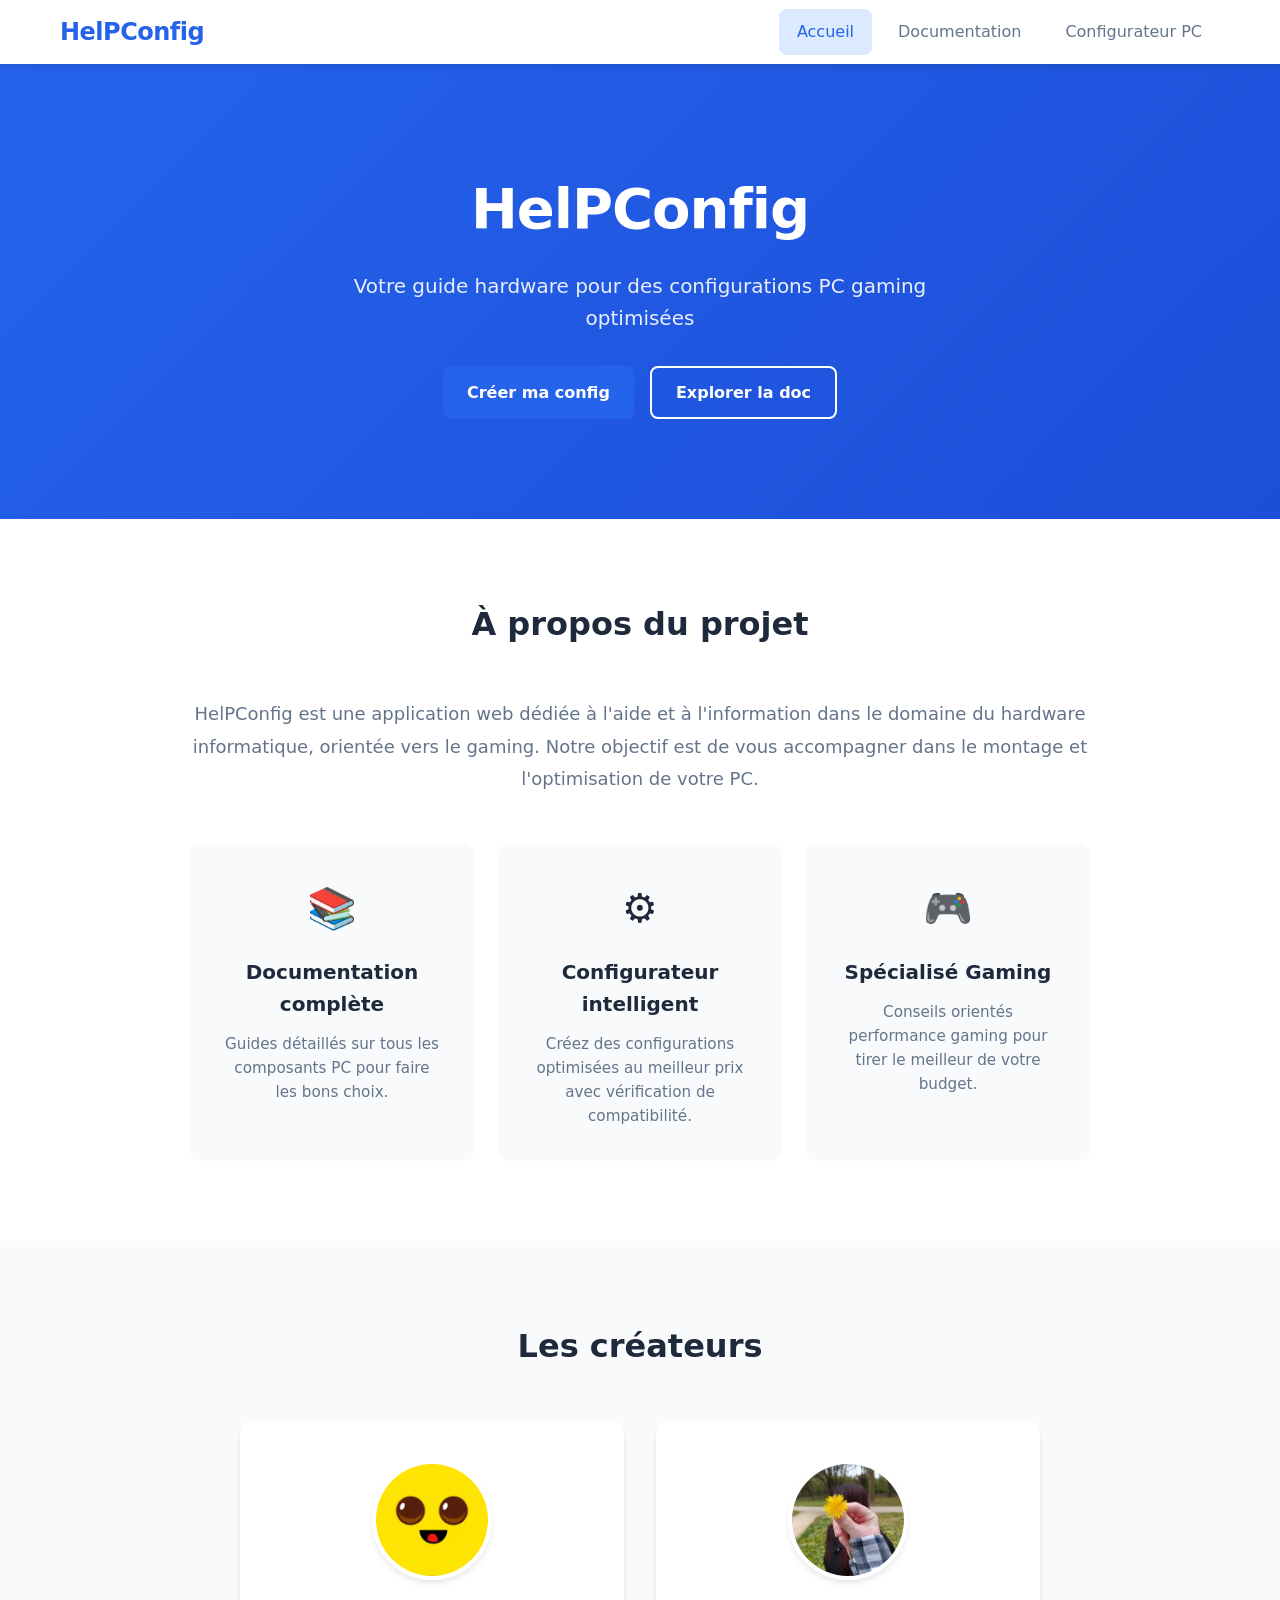
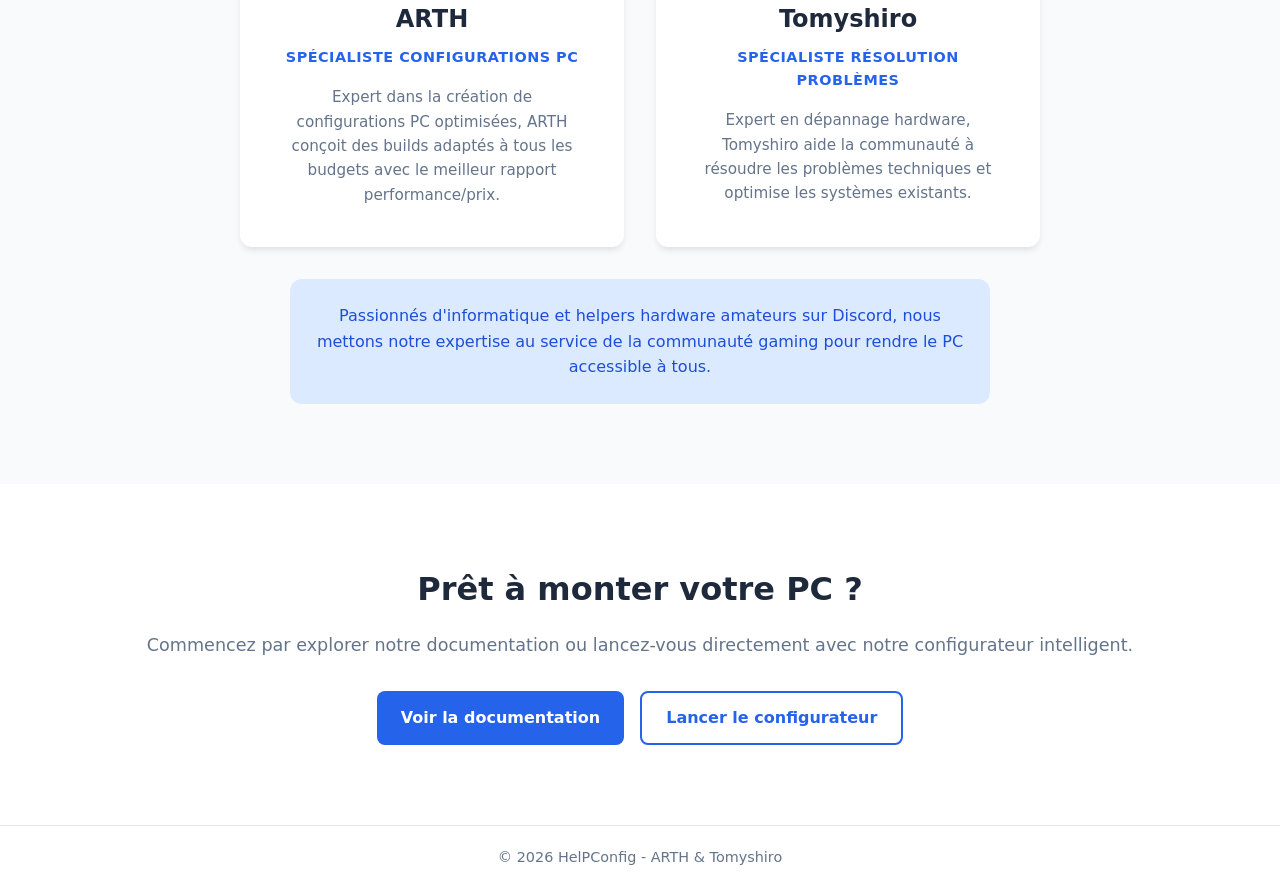
==== index.html @ c19983a2 "Importer le site complet" ====
<!DOCTYPE html>
<html lang="fr">
<head>
    <meta charset="UTF-8">
    <meta name="viewport" content="width=device-width, initial-scale=1.0">
    <title>HelPConfig - Aide Hardware & Configurations PC</title>
    <link rel="stylesheet" href="css/style.css">
</head>
<body>
    <header class="header">
        <nav class="navbar">
            <div class="nav-brand">
                <a href="index.html">HelPConfig</a>
            </div>
            <ul class="nav-menu">
                <li class="nav-item">
                    <a href="index.html" class="nav-link active">Accueil</a>
                </li>
                <li class="nav-item">
                    <a href="documentation.html" class="nav-link">Documentation</a>
                </li>
                <li class="nav-item">
                    <a href="configurateur.html" class="nav-link">Configurateur PC</a>
                </li>
            </ul>
        </nav>
    </header>

    <main>
        <section class="hero">
            <div class="container">
                <h1 class="hero-title">HelPConfig</h1>
                <p class="hero-subtitle">Votre guide hardware pour des configurations PC gaming optimisées</p>
                <div class="hero-cta">
                    <a href="configurateur.html" class="btn btn-primary">Créer ma config</a>
                    <a href="documentation.html" class="btn btn-secondary">Explorer la doc</a>
                </div>
            </div>
        </section>

        <section class="about">
            <div class="container">
                <h2 class="section-title">À propos du projet</h2>
                <div class="about-content">
                    <div class="about-text">
                        <p>HelPConfig est une application web dédiée à l'aide et à l'information dans le domaine du hardware informatique, orientée vers le gaming. Notre objectif est de vous accompagner dans le montage et l'optimisation de votre PC.</p>
                        <div class="features-grid">
                            <div class="feature-card">
                                <div class="feature-icon">📚</div>
                                <h3>Documentation complète</h3>
                                <p>Guides détaillés sur tous les composants PC pour faire les bons choix.</p>
                            </div>
                            <div class="feature-card">
                                <div class="feature-icon">⚙️</div>
                                <h3>Configurateur intelligent</h3>
                                <p>Créez des configurations optimisées au meilleur prix avec vérification de compatibilité.</p>
                            </div>
                            <div class="feature-card">
                                <div class="feature-icon">🎮</div>
                                <h3>Spécialisé Gaming</h3>
                                <p>Conseils orientés performance gaming pour tirer le meilleur de votre budget.</p>
                            </div>
                        </div>
                    </div>
                </div>
            </div>
        </section>

        <section class="creators">
            <div class="container">
                <h2 class="section-title">Les créateurs</h2>
                <div class="creators-grid">
                    <div class="creator-card">
                        <img src="imgs/ARTH.webp" alt="ARTH" class="creator-image">
                        <h3>ARTH</h3>
                        <p class="creator-role">Spécialiste Configurations PC</p>
                        <p class="creator-desc">Expert dans la création de configurations PC optimisées, ARTH conçoit des builds adaptés à tous les budgets avec le meilleur rapport performance/prix.</p>
                    </div>
                    <div class="creator-card">
                        <img src="imgs/Tomyshiro.webp" alt="Tomyshiro" class="creator-image">
                        <h3>Tomyshiro</h3>
                        <p class="creator-role">Spécialiste Résolution Problèmes</p>
                        <p class="creator-desc">Expert en dépannage hardware, Tomyshiro aide la communauté à résoudre les problèmes techniques et optimise les systèmes existants.</p>
                    </div>
                </div>
                <div class="creators-footer">
                    <p>Passionnés d'informatique et helpers hardware amateurs sur Discord, nous mettons notre expertise au service de la communauté gaming pour rendre le PC accessible à tous.</p>
                </div>
            </div>
        </section>

        <section class="cta-section">
            <div class="container">
                <h2>Prêt à monter votre PC ?</h2>
                <p>Commencez par explorer notre documentation ou lancez-vous directement avec notre configurateur intelligent.</p>
                <div class="cta-buttons">
                    <a href="documentation.html" class="btn btn-primary">Voir la documentation</a>
                    <a href="configurateur.html" class="btn btn-secondary">Lancer le configurateur</a>
                </div>
            </div>
        </section>
    </main>

    <footer class="footer">
        <div class="container">
            <p>&copy; 2026 HelPConfig - ARTH & Tomyshiro</p>
        </div>
    </footer>

    <script src="js/main.js"></script>
</body>
</html>
---- css/style.css ----
/* ============================================
   HelPConfig - Stylesheet
   Couleurs: Bleu (#2563EB, #1D4ED8, #DBEAFE) + Blanc
   ============================================ */

/* Reset & Base */
* {
    margin: 0;
    padding: 0;
    box-sizing: border-box;
}

:root {
    --primary: #2563EB;
    --primary-dark: #1D4ED8;
    --primary-light: #DBEAFE;
    --secondary: #F8FAFC;
    --text: #1E293B;
    --text-light: #64748B;
    --white: #FFFFFF;
    --border: #E2E8F0;
    --shadow: 0 4px 6px -1px rgba(0, 0, 0, 0.1);
    --shadow-lg: 0 10px 15px -3px rgba(0, 0, 0, 0.1);
    --radius: 8px;
    --radius-lg: 12px;
}

body {
    font-family: 'Segoe UI', system-ui, -apple-system, sans-serif;
    color: var(--text);
    background-color: var(--secondary);
    line-height: 1.6;
    min-height: 100vh;
    display: flex;
    flex-direction: column;
}

.container {
    max-width: 1200px;
    margin: 0 auto;
    padding: 0 20px;
}

/* ============================================
   HEADER & NAVIGATION
   ============================================ */

.header {
    background-color: var(--white);
    box-shadow: var(--shadow);
    position: sticky;
    top: 0;
    z-index: 100;
}

.navbar {
    display: flex;
    align-items: center;
    justify-content: space-between;
    max-width: 1200px;
    margin: 0 auto;
    padding: 0 20px;
    height: 64px;
}

.nav-brand a {
    font-size: 1.5rem;
    font-weight: 700;
    color: var(--primary);
    text-decoration: none;
    letter-spacing: -0.5px;
}

.nav-menu {
    display: flex;
    list-style: none;
    gap: 8px;
}

.nav-link {
    display: block;
    padding: 10px 18px;
    color: var(--text-light);
    text-decoration: none;
    font-weight: 500;
    border-radius: var(--radius);
    transition: all 0.2s ease;
}

.nav-link:hover {
    color: var(--primary);
    background-color: var(--primary-light);
}

.nav-link.active {
    color: var(--primary);
    background-color: var(--primary-light);
}

/* ============================================
   BUTTONS
   ============================================ */

.btn {
    display: inline-flex;
    align-items: center;
    justify-content: center;
    padding: 12px 24px;
    font-size: 1rem;
    font-weight: 600;
    text-decoration: none;
    border: none;
    border-radius: var(--radius);
    cursor: pointer;
    transition: all 0.2s ease;
}

.btn-primary {
    background-color: var(--primary);
    color: var(--white);
}

.btn-primary:hover {
    background-color: var(--primary-dark);
    transform: translateY(-1px);
    box-shadow: var(--shadow);
}

.btn-secondary {
    background-color: var(--white);
    color: var(--primary);
    border: 2px solid var(--primary);
}

.btn-secondary:hover {
    background-color: var(--primary-light);
}

.btn:disabled {
    opacity: 0.5;
    cursor: not-allowed;
}

.btn-select {
    padding: 8px 16px;
    font-size: 0.9rem;
    background-color: var(--primary);
    color: var(--white);
}

.btn-select:hover {
    background-color: var(--primary-dark);
}

.btn-share {
    background-color: var(--primary);
    color: var(--white);
    border: 2px solid var(--primary);
}

.btn-share:disabled {
    background-color: var(--border);
    border-color: var(--border);
    color: var(--text-light);
}

.btn-restart {
    background-color: var(--white);
    color: var(--primary);
    border: 2px solid var(--primary);
}

.btn-restart:hover {
    background-color: var(--primary-light);
}

.btn-add {
    width: 36px;
    height: 36px;
    padding: 0;
    border-radius: 8px;
    background-color: var(--primary);
    color: var(--white);
    font-size: 1.25rem;
    font-weight: 700;
    line-height: 1;
}

.btn-add:hover {
    background-color: var(--primary-dark);
}

/* ============================================
   HERO SECTION (Home)
   ============================================ */

.hero {
    background: linear-gradient(135deg, var(--primary) 0%, var(--primary-dark) 100%);
    color: var(--white);
    padding: 100px 20px;
    text-align: center;
}

.hero-title {
    font-size: 3.5rem;
    font-weight: 800;
    margin-bottom: 16px;
    letter-spacing: -1px;
}

.hero-subtitle {
    font-size: 1.25rem;
    opacity: 0.9;
    margin-bottom: 32px;
    max-width: 600px;
    margin-left: auto;
    margin-right: auto;
}

.hero-cta {
    display: flex;
    gap: 16px;
    justify-content: center;
    flex-wrap: wrap;
}

.hero-cta .btn-secondary {
    background-color: transparent;
    color: var(--white);
    border-color: var(--white);
}

.hero-cta .btn-secondary:hover {
    background-color: rgba(255, 255, 255, 0.1);
}

/* ============================================
   SECTIONS (Home)
   ============================================ */

.section-title {
    font-size: 2rem;
    font-weight: 700;
    text-align: center;
    margin-bottom: 48px;
    color: var(--text);
}

.about {
    padding: 80px 20px;
    background-color: var(--white);
}

.about-content {
    max-width: 900px;
    margin: 0 auto;
}

.about-text > p {
    font-size: 1.125rem;
    color: var(--text-light);
    text-align: center;
    margin-bottom: 48px;
    line-height: 1.8;
}

.features-grid {
    display: grid;
    grid-template-columns: repeat(auto-fit, minmax(280px, 1fr));
    gap: 24px;
}

.feature-card {
    background-color: var(--secondary);
    padding: 32px;
    border-radius: var(--radius-lg);
    text-align: center;
    transition: transform 0.2s ease, box-shadow 0.2s ease;
}

.feature-card:hover {
    transform: translateY(-4px);
    box-shadow: var(--shadow-lg);
}

.feature-icon {
    font-size: 2.5rem;
    margin-bottom: 16px;
}

.feature-card h3 {
    font-size: 1.25rem;
    font-weight: 600;
    margin-bottom: 12px;
    color: var(--text);
}

.feature-card p {
    color: var(--text-light);
    font-size: 0.95rem;
}

/* Creators Section */
.creators {
    padding: 80px 20px;
    background-color: var(--secondary);
}

.creators-grid {
    display: grid;
    grid-template-columns: repeat(auto-fit, minmax(300px, 1fr));
    gap: 32px;
    max-width: 800px;
    margin: 0 auto 32px;
}

.creator-card {
    background-color: var(--white);
    padding: 40px;
    border-radius: var(--radius-lg);
    text-align: center;
    box-shadow: var(--shadow);
}

.creator-image {
    width: 120px;
    height: 120px;
    border-radius: 50%;
    object-fit: cover;
    margin: 0 auto 20px;
    display: block;
    box-shadow: var(--shadow);
    border: 4px solid var(--white);
}

.creator-card h3 {
    font-size: 1.5rem;
    font-weight: 700;
    margin-bottom: 8px;
    color: var(--text);
}

.creator-role {
    color: var(--primary);
    font-weight: 600;
    font-size: 0.9rem;
    margin-bottom: 16px;
    text-transform: uppercase;
    letter-spacing: 0.5px;
}

.creator-desc {
    color: var(--text-light);
    font-size: 0.95rem;
    line-height: 1.6;
}

.creators-footer {
    text-align: center;
    max-width: 700px;
    margin: 0 auto;
    padding: 24px;
    background-color: var(--primary-light);
    border-radius: var(--radius-lg);
    color: var(--primary-dark);
    font-size: 1rem;
}

/* CTA Section */
.cta-section {
    background-color: var(--white);
    padding: 80px 20px;
    text-align: center;
}

.cta-section h2 {
    font-size: 2rem;
    font-weight: 700;
    margin-bottom: 16px;
    color: var(--text);
}

.cta-section .container > p {
    color: var(--text-light);
    font-size: 1.1rem;
    margin-bottom: 32px;
}

.cta-buttons {
    display: flex;
    gap: 16px;
    justify-content: center;
    flex-wrap: wrap;
}

/* ============================================
   DOCUMENTATION PAGE
   ============================================ */

.doc-main {
    flex: 1;
    background-color: var(--secondary);
}

.doc-layout {
    display: flex;
    max-width: 1400px;
    margin: 0 auto;
    min-height: calc(100vh - 64px - 60px);
}

.doc-sidebar {
    width: 280px;
    background-color: var(--white);
    border-right: 1px solid var(--border);
    padding: 32px 0;
    position: sticky;
    top: 64px;
    height: calc(100vh - 64px);
    overflow-y: auto;
    overscroll-behavior: contain;
}

.doc-sidebar-title {
    font-size: 0.875rem;
    font-weight: 700;
    text-transform: uppercase;
    letter-spacing: 1px;
    color: var(--text-light);
    padding: 0 24px 16px;
    margin-bottom: 8px;
    border-bottom: 1px solid var(--border);
}

.doc-nav {
    display: flex;
    flex-direction: column;
}

.doc-nav-link {
    padding: 12px 24px;
    color: var(--text-light);
    text-decoration: none;
    font-weight: 500;
    border-left: 3px solid transparent;
    transition: all 0.2s ease;
}

.doc-nav-link:hover {
    color: var(--primary);
    background-color: var(--primary-light);
}

.doc-nav-link.active {
    color: var(--primary);
    background-color: var(--primary-light);
    border-left-color: var(--primary);
}

.doc-content {
    flex: 1;
    padding: 48px;
    max-width: 900px;
}

.doc-title {
    font-size: 2.5rem;
    font-weight: 700;
    margin-bottom: 16px;
    color: var(--text);
}

.doc-intro {
    font-size: 1.125rem;
    color: var(--text-light);
    margin-bottom: 48px;
    padding-bottom: 32px;
    border-bottom: 2px solid var(--border);
}

.doc-section {
    display: none;
    animation: fadeIn 0.3s ease;
}

.doc-section.active {
    display: block;
}

@keyframes fadeIn {
    from { opacity: 0; transform: translateY(10px); }
    to { opacity: 1; transform: translateY(0); }
}

.section-header {
    display: flex;
    align-items: center;
    gap: 16px;
    margin-bottom: 32px;
}

.section-header h2 {
    font-size: 1.75rem;
    font-weight: 700;
    color: var(--text);
}

.section-badge {
    background-color: var(--primary-light);
    color: var(--primary);
    padding: 4px 12px;
    border-radius: 20px;
    font-size: 0.75rem;
    font-weight: 600;
    text-transform: uppercase;
}

.doc-section-placeholder {
    background-color: var(--white);
    border-radius: var(--radius-lg);
    padding: 48px;
    text-align: center;
    border: 2px dashed var(--border);
}

.placeholder-icon {
    font-size: 3rem;
    margin-bottom: 16px;
}

.doc-section-placeholder h3 {
    font-size: 1.25rem;
    font-weight: 600;
    color: var(--text);
    margin-bottom: 24px;
}

.placeholder-list {
    list-style: none;
    text-align: left;
    max-width: 500px;
    margin: 0 auto;
}

.placeholder-list li {
    padding: 12px 0;
    color: var(--text-light);
    border-bottom: 1px solid var(--border);
    position: relative;
    padding-left: 24px;
}

.placeholder-list li::before {
    content: "•";
    color: var(--primary);
    position: absolute;
    left: 0;
    font-weight: bold;
}

.placeholder-list li:last-child {
    border-bottom: none;
}

/* ============================================
   CONFIGURATEUR PAGE
   ============================================ */

.config-main {
    flex: 1;
    background-color: var(--secondary);
}

.config-header {
    background: linear-gradient(135deg, var(--primary) 0%, var(--primary-dark) 100%);
    color: var(--white);
    padding: 48px 20px;
    text-align: center;
}

.config-title {
    font-size: 2.5rem;
    font-weight: 700;
    margin-bottom: 8px;
}

.config-subtitle {
    font-size: 1.1rem;
    opacity: 0.9;
}

.config-layout {
    display: flex;
    max-width: 1400px;
    margin: 0 auto;
    padding: 32px 20px;
    gap: 32px;
}

.config-header-actions {
    display: flex;
    gap: 16px;
    margin-bottom: 24px;
    justify-content: flex-end;
}

.component-count {
    color: var(--primary);
    font-size: 0.9rem;
    font-weight: 600;
    margin-left: 4px;
}

.extra-slots {
    display: flex;
    flex-direction: column;
    gap: 8px;
    margin-top: 8px;
    margin-bottom: 12px;
}

.extra-slot {
    background-color: var(--primary-light);
    border: 1px dashed var(--primary);
}

.extra-slot .sub-number {
    background-color: var(--primary-light);
    color: var(--primary);
    border: 1px solid var(--primary);
}

.btn-remove {
    width: 32px;
    height: 32px;
    padding: 0;
    border-radius: 6px;
    background-color: transparent;
    color: var(--text-light);
    border: 2px solid var(--border);
    font-size: 1.25rem;
    font-weight: 700;
    line-height: 1;
}

.btn-remove:hover {
    background-color: #FEE2E2;
    color: #DC2626;
    border-color: #DC2626;
}

.config-builder {
    flex: 1;
}

.config-section {
    background-color: var(--white);
    border-radius: var(--radius-lg);
    padding: 32px;
    margin-bottom: 24px;
    box-shadow: var(--shadow);
}

.config-section-title {
    font-size: 1.5rem;
    font-weight: 700;
    margin-bottom: 24px;
    color: var(--text);
}

.component-list {
    display: flex;
    flex-direction: column;
    gap: 12px;
}

.component-row {
    display: flex;
    align-items: center;
    justify-content: space-between;
    padding: 20px;
    background-color: var(--secondary);
    border-radius: var(--radius);
    border: 2px solid transparent;
    transition: all 0.2s ease;
}

.component-row:hover {
    border-color: var(--primary-light);
}

.component-info {
    display: flex;
    align-items: center;
    gap: 16px;
}

.component-number {
    width: 32px;
    height: 32px;
    background-color: var(--primary);
    color: var(--white);
    border-radius: 50%;
    display: flex;
    align-items: center;
    justify-content: center;
    font-weight: 700;
    font-size: 0.875rem;
}

.component-details h3 {
    font-size: 1.1rem;
    font-weight: 600;
    color: var(--text);
    margin-bottom: 4px;
}

.component-desc {
    font-size: 0.875rem;
    color: var(--text-light);
}

.component-actions {
    display: grid;
    grid-template-columns: auto 44px 80px;
    align-items: center;
    gap: 12px;
}

.component-price {
    font-weight: 700;
    color: var(--primary);
    font-size: 1.1rem;
    min-width: 80px;
    text-align: right;
}

.action-slot {
    width: 44px;
    height: 44px;
    display: flex;
    align-items: center;
    justify-content: center;
}

/* Config Sidebar */
.config-sidebar {
    width: 320px;
    display: flex;
    flex-direction: column;
    gap: 24px;
}

.config-summary,
.config-warnings,
.config-tips {
    background-color: var(--white);
    border-radius: var(--radius-lg);
    padding: 24px;
    box-shadow: var(--shadow);
}

.config-summary h3,
.config-warnings h3,
.config-tips h3 {
    font-size: 1.125rem;
    font-weight: 700;
    margin-bottom: 16px;
    color: var(--text);
}

.summary-content {
    display: flex;
    flex-direction: column;
    gap: 12px;
}

.summary-item {
    display: flex;
    justify-content: space-between;
    align-items: center;
    font-size: 0.95rem;
}

.summary-value {
    font-weight: 600;
    color: var(--primary);
}

.summary-total {
    padding-top: 16px;
    border-top: 2px solid var(--border);
    font-weight: 700;
    font-size: 1.1rem;
}

.summary-price {
    color: var(--primary);
    font-size: 1.5rem;
    font-weight: 800;
}

.warning-list {
    min-height: 60px;
}

.warning-empty {
    color: var(--text-light);
    font-size: 0.9rem;
    font-style: italic;
}


/* Modal */
.modal {
    display: none;
    position: fixed;
    top: 0;
    left: 0;
    right: 0;
    bottom: 0;
    z-index: 1000;
    align-items: center;
    justify-content: center;
}

.modal.active {
    display: flex;
}

.modal-overlay {
    position: absolute;
    top: 0;
    left: 0;
    right: 0;
    bottom: 0;
    background-color: rgba(0, 0, 0, 0.5);
}

.modal-content {
    position: relative;
    background-color: var(--white);
    border-radius: var(--radius-lg);
    width: 90%;
    max-width: 700px;
    max-height: 80vh;
    overflow: hidden;
    box-shadow: var(--shadow-lg);
    animation: modalSlide 0.3s ease;
}

@keyframes modalSlide {
    from { opacity: 0; transform: translateY(-20px); }
    to { opacity: 1; transform: translateY(0); }
}

.modal-header {
    display: flex;
    align-items: center;
    justify-content: space-between;
    padding: 24px;
    border-bottom: 1px solid var(--border);
}

.modal-header h2 {
    font-size: 1.25rem;
    font-weight: 700;
    color: var(--text);
}

.modal-close {
    background: none;
    border: none;
    font-size: 1.5rem;
    color: var(--text-light);
    cursor: pointer;
    padding: 4px;
    line-height: 1;
    transition: color 0.2s ease;
}

.modal-close:hover {
    color: var(--text);
}

.modal-body {
    padding: 24px;
    overflow-y: auto;
    max-height: calc(80vh - 80px);
}

.search-bar {
    margin-bottom: 24px;
}

.search-input {
    width: 100%;
    padding: 12px 16px;
    border: 2px solid var(--border);
    border-radius: var(--radius);
    font-size: 1rem;
    transition: border-color 0.2s ease;
}

.search-input:focus {
    outline: none;
    border-color: var(--primary);
}

.product-list {
    min-height: 200px;
}

.placeholder-text {
    text-align: center;
    color: var(--text-light);
    padding: 48px 0;
}

/* ============================================
   FOOTER
   ============================================ */

.footer {
    background-color: var(--white);
    border-top: 1px solid var(--border);
    padding: 20px;
    text-align: center;
    color: var(--text-light);
    font-size: 0.9rem;
}

.back-to-top {
    position: fixed;
    top: 140px;
    right: 16px;
    width: 56px;
    height: 56px;
    border-radius: 12px;
    border: none;
    background-color: var(--primary);
    color: var(--white);
    font-size: 1.75rem;
    font-weight: 700;
    line-height: 1;
    cursor: pointer;
    box-shadow: var(--shadow-lg);
    opacity: 0;
    visibility: hidden;
    transform: translateY(-8px);
    transition: opacity 0.2s ease, transform 0.2s ease, visibility 0.2s ease;
    z-index: 90;
    display: flex;
    align-items: center;
    justify-content: center;
}

.back-to-top.show {
    opacity: 1;
    visibility: visible;
    transform: translateY(0);
}

.back-to-top:hover {
    background-color: var(--primary-dark);
    transform: translateY(-2px);
}

/* Cacher le bouton retour en haut sur PC */
@media (min-width: 1025px) {
    .back-to-top {
        display: none !important;
    }
}

/* ============================================
   RESPONSIVE
   ============================================ */

@media (max-width: 1024px) {
    .doc-layout {
        flex-direction: column;
    }
    
    .doc-sidebar {
        width: 100%;
        height: auto;
        position: relative;
        top: 0;
        border-right: none;
        border-bottom: 1px solid var(--border);
        padding: 20px 0;
    }
    
    .doc-nav {
        flex-direction: row;
        flex-wrap: wrap;
        gap: 8px;
        padding: 0 20px;
    }
    
    .doc-nav-link {
        border-left: none;
        border-bottom: 3px solid transparent;
        padding: 8px 16px;
        border-radius: var(--radius);
    }
    
    .doc-nav-link.active {
        border-left-color: transparent;
        border-bottom-color: var(--primary);
    }
    
    .doc-content {
        padding: 32px 20px;
    }
    
    .config-layout {
        flex-direction: column;
    }
    
    .config-sidebar {
        width: 100%;
    }
}

@media (max-width: 768px) {
    .navbar {
        flex-direction: column;
        height: auto;
        padding: 16px;
    }
    
    .nav-menu {
        margin-top: 16px;
        width: 100%;
        justify-content: flex-start;
        flex-wrap: wrap;
        gap: 8px;
    }

    .nav-link {
        padding: 10px 14px;
        font-size: 0.95rem;
    }
    
    .hero {
        padding: 60px 20px;
    }
    
    .hero-title {
        font-size: 2.5rem;
    }
    
    .hero-subtitle {
        font-size: 1.1rem;
    }
    
    .hero-cta,
    .cta-buttons {
        flex-direction: column;
        align-items: center;
    }
    
    .component-row {
        flex-direction: column;
        gap: 16px;
        align-items: flex-start;
    }
    
    .component-actions {
        width: 100%;
        justify-content: space-between;
    }
    
    .doc-nav {
        flex-direction: row;
        flex-wrap: nowrap;
        overflow-x: auto;
        -webkit-overflow-scrolling: touch;
        padding: 8px 12px;
        gap: 8px;
    }

    .doc-nav-link {
        white-space: nowrap;
        padding: 14px 20px;
        font-size: 1.05rem;
        border-radius: 999px;
    }
    
    .creators-grid {
        grid-template-columns: 1fr;
    }
}

@media (max-width: 480px) {
    .hero-title {
        font-size: 2rem;
    }
    
    .section-title {
        font-size: 1.5rem;
    }
    
    .config-title {
        font-size: 1.75rem;
    }
    
    .creator-card {
        padding: 24px;
    }
    
    .doc-section-placeholder {
        padding: 24px;
    }
}
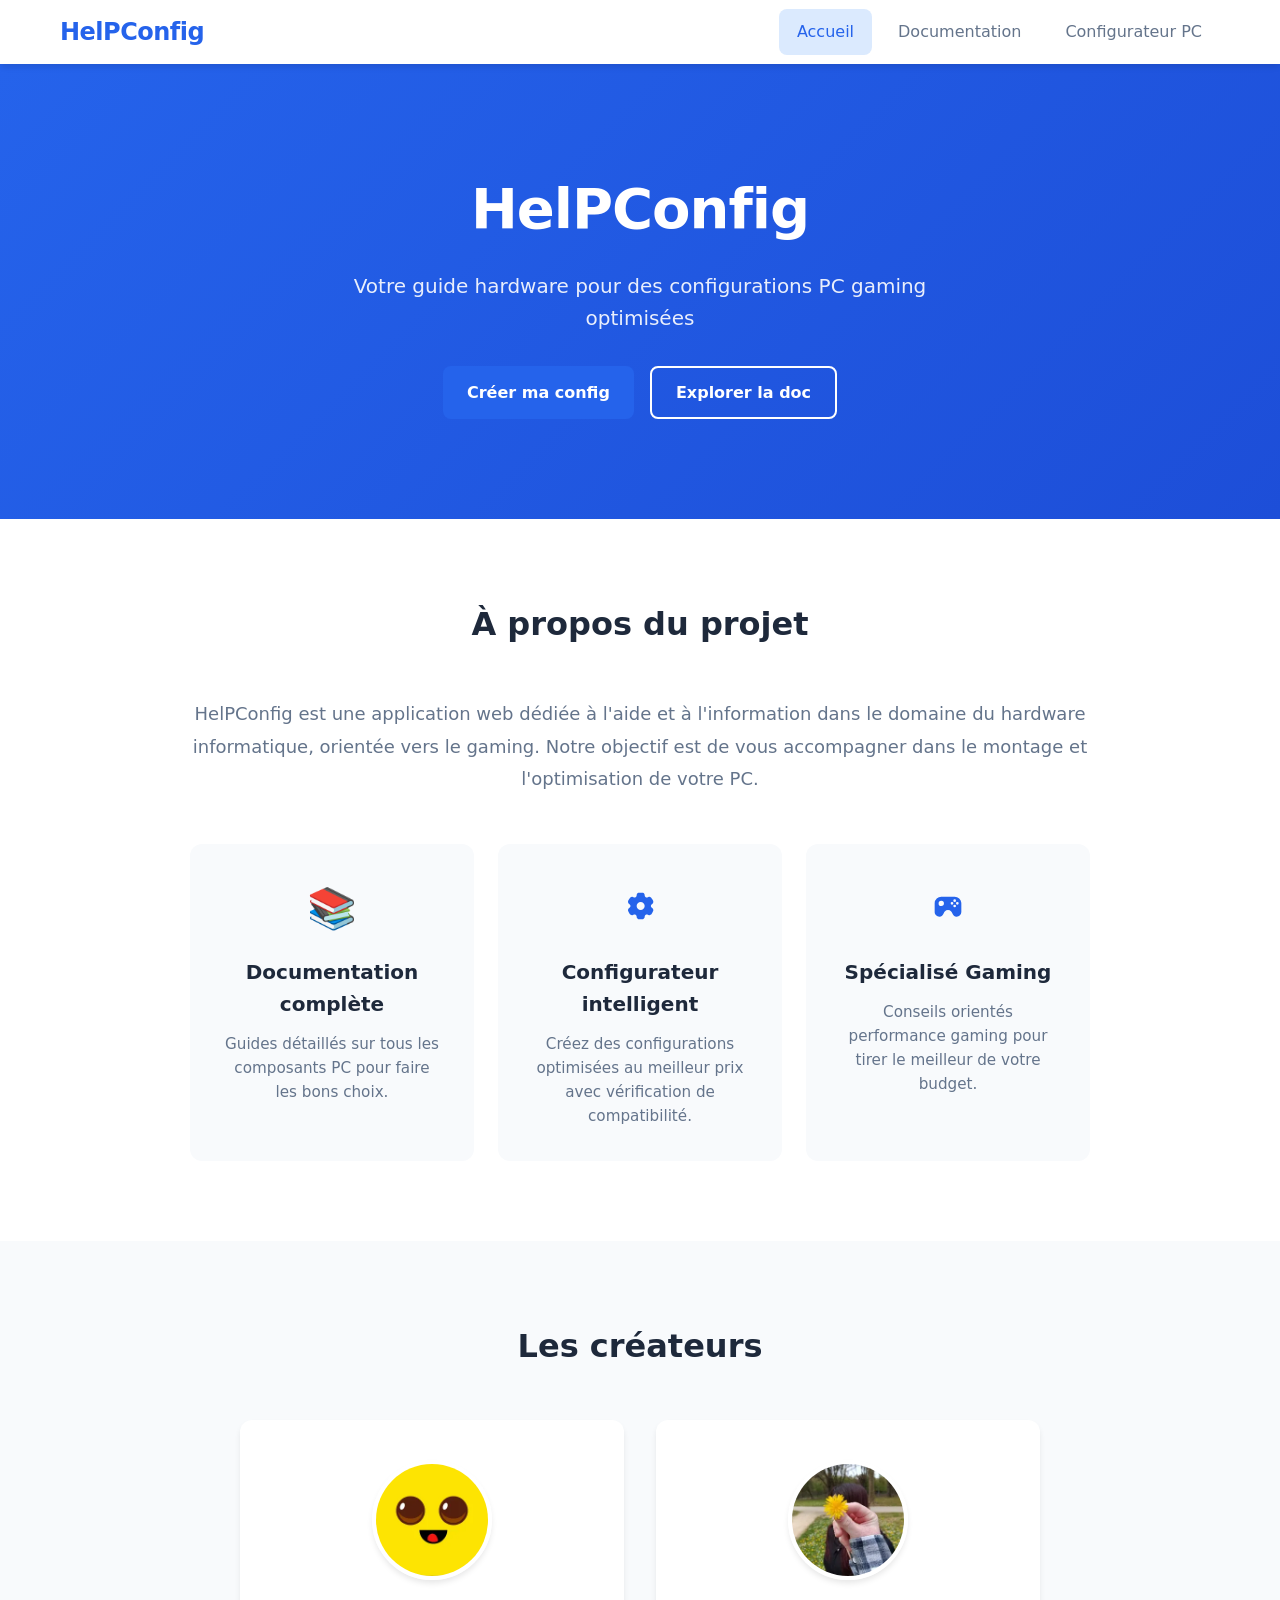
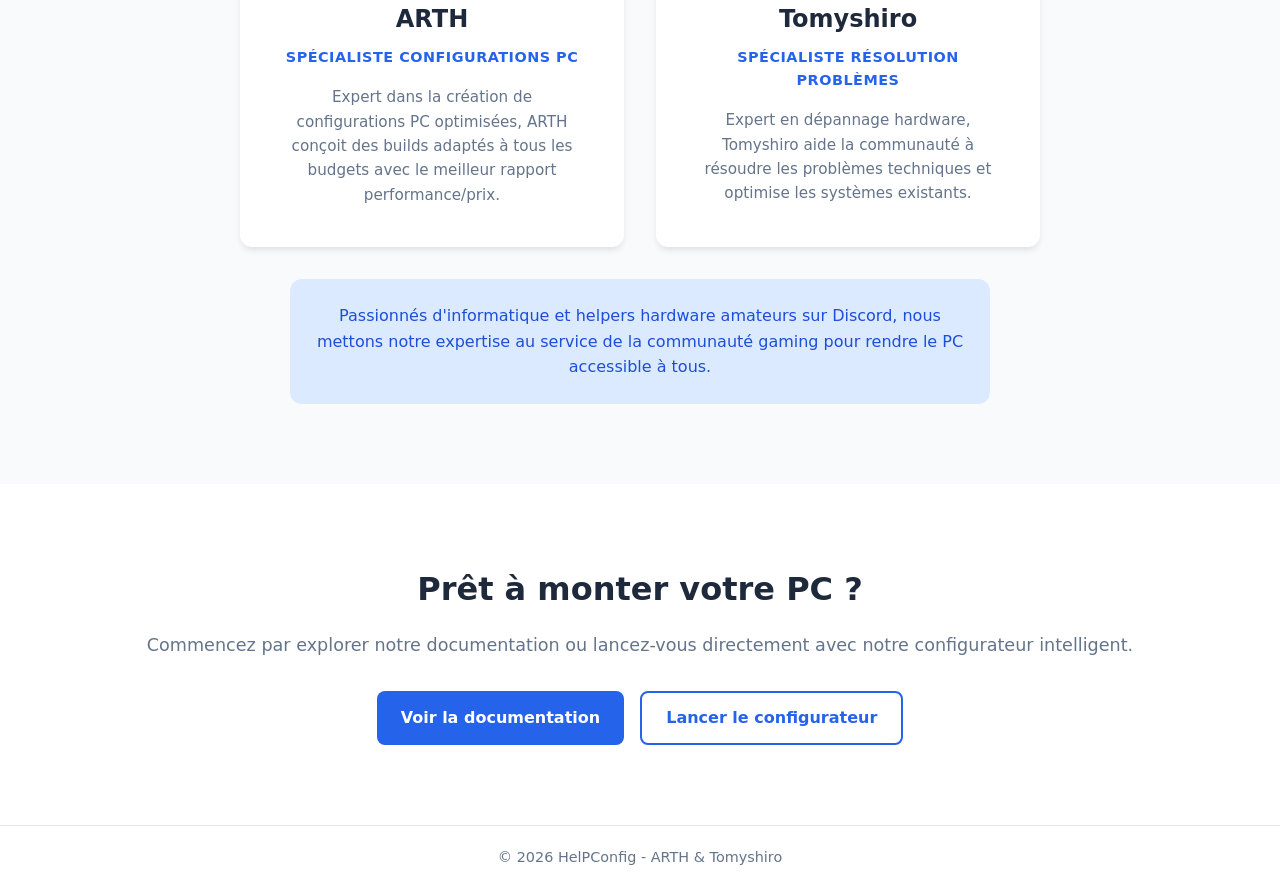
==== commit 196d7afe: "Remplacer les emojis par des SVG (corbeille, manette, écrou)" ====
--- a/index.html
+++ b/index.html
@@ -51,12 +51,12 @@
                                 <p>Guides détaillés sur tous les composants PC pour faire les bons choix.</p>
                             </div>
                             <div class="feature-card">
-                                <div class="feature-icon">⚙️</div>
+                                <div class="feature-icon"><svg viewBox="0 0 24 24" fill="none" xmlns="http://www.w3.org/2000/svg" style="width: 32px; height: 32px;"><g id="SVGRepo_bgCarrier" stroke-width="0"></g><g id="SVGRepo_tracerCarrier" stroke-linecap="round" stroke-linejoin="round"></g><g id="SVGRepo_iconCarrier"> <path fill-rule="evenodd" clip-rule="evenodd" d="M14.2788 2.15224C13.9085 2 13.439 2 12.5 2C11.561 2 11.0915 2 10.7212 2.15224C10.2274 2.35523 9.83509 2.74458 9.63056 3.23463C9.53719 3.45834 9.50065 3.7185 9.48635 4.09799C9.46534 4.65568 9.17716 5.17189 8.69017 5.45093C8.20318 5.72996 7.60864 5.71954 7.11149 5.45876C6.77318 5.2813 6.52789 5.18262 6.28599 5.15102C5.75609 5.08178 5.22018 5.22429 4.79616 5.5472C4.47814 5.78938 4.24339 6.1929 3.7739 6.99993C3.30441 7.80697 3.06967 8.21048 3.01735 8.60491C2.94758 9.1308 3.09118 9.66266 3.41655 10.0835C3.56506 10.2756 3.77377 10.437 4.0977 10.639C4.57391 10.936 4.88032 11.4419 4.88029 12C4.88026 12.5581 4.57386 13.0639 4.0977 13.3608C3.77372 13.5629 3.56497 13.7244 3.41645 13.9165C3.09108 14.3373 2.94749 14.8691 3.01725 15.395C3.06957 15.7894 3.30432 16.193 3.7738 17C4.24329 17.807 4.47804 18.2106 4.79606 18.4527C5.22008 18.7756 5.75599 18.9181 6.28589 18.8489C6.52778 18.8173 6.77305 18.7186 7.11133 18.5412C7.60852 18.2804 8.2031 18.27 8.69012 18.549C9.17714 18.8281 9.46533 19.3443 9.48635 19.9021C9.50065 20.2815 9.53719 20.5417 9.63056 20.7654C9.83509 21.2554 10.2274 21.6448 10.7212 21.8478C11.0915 22 11.561 22 12.5 22C13.439 22 13.9085 22 14.2788 21.8478C14.7726 21.6448 15.1649 21.2554 15.3694 20.7654C15.4628 20.5417 15.4994 20.2815 15.5137 19.902C15.5347 19.3443 15.8228 18.8281 16.3098 18.549C16.7968 18.2699 17.3914 18.2804 17.8886 18.5412C18.2269 18.7186 18.4721 18.8172 18.714 18.8488C19.2439 18.9181 19.7798 18.7756 20.2038 18.4527C20.5219 18.2105 20.7566 17.807 21.2261 16.9999C21.6956 16.1929 21.9303 15.7894 21.9827 15.395C22.0524 14.8691 21.9088 14.3372 21.5835 13.9164C21.4349 13.7243 21.2262 13.5628 20.9022 13.3608C20.4261 13.0639 20.1197 12.558 20.1197 11.9999C20.1197 11.4418 20.4261 10.9361 20.9022 10.6392C21.2263 10.4371 21.435 10.2757 21.5836 10.0835C21.9089 9.66273 22.0525 9.13087 21.9828 8.60497C21.9304 8.21055 21.6957 7.80703 21.2262 7C20.7567 6.19297 20.522 5.78945 20.2039 5.54727C19.7799 5.22436 19.244 5.08185 18.7141 5.15109C18.4722 5.18269 18.2269 5.28136 17.8887 5.4588C17.3915 5.71959 16.7969 5.73002 16.3099 5.45096C15.8229 5.17191 15.5347 4.65566 15.5136 4.09794C15.4993 3.71848 15.4628 3.45833 15.3694 3.23463C15.1649 2.74458 14.7726 2.35523 14.2788 2.15224ZM12.5 15C14.1695 15 15.5228 13.6569 15.5228 12C15.5228 10.3431 14.1695 9 12.5 9C10.8305 9 9.47716 10.3431 9.47716 12C9.47716 13.6569 10.8305 15 12.5 15Z" fill="#2563eb"></path> </g></svg></div>
                                 <h3>Configurateur intelligent</h3>
                                 <p>Créez des configurations optimisées au meilleur prix avec vérification de compatibilité.</p>
                             </div>
                             <div class="feature-card">
-                                <div class="feature-icon">🎮</div>
+                                <div class="feature-icon"><svg fill="#2563eb" viewBox="0 0 24 24" xmlns="http://www.w3.org/2000/svg" style="width: 32px; height: 32px;"><g id="SVGRepo_bgCarrier" stroke-width="0"></g><g id="SVGRepo_tracerCarrier" stroke-linecap="round" stroke-linejoin="round"></g><g id="SVGRepo_iconCarrier"><path d="M21.986 9.74a3.193 3.193 0 0 0-.008-.088A5.003 5.003 0 0 0 17 5H7a4.97 4.97 0 0 0-4.987 4.737c-.01.079-.013.161-.013.253v6.51c0 .925.373 1.828 1.022 2.476A3.524 3.524 0 0 0 5.5 20c1.8 0 2.504-1 3.5-3 .146-.292.992-2 3-2 1.996 0 2.853 1.707 3 2 1.004 2 1.7 3 3.5 3 .925 0 1.828-.373 2.476-1.022A3.524 3.524 0 0 0 22 16.5V10c0-.095-.004-.18-.014-.26zM7 12.031a2 2 0 1 1-.001-3.999A2 2 0 0 1 7 12.031zm10-5a1 1 0 1 1 0 2 1 1 0 1 1 0-2zm-2 4a1 1 0 1 1 0-2 1 1 0 1 1 0 2zm2 2a1 1 0 1 1 0-2 1 1 0 1 1 0 2zm2-2a1 1 0 1 1 0-2 1 1 0 1 1 0 2z"></path></g></svg></div>
                                 <h3>Spécialisé Gaming</h3>
                                 <p>Conseils orientés performance gaming pour tirer le meilleur de votre budget.</p>
                             </div>
--- a/css/style.css
+++ b/css/style.css
@@ -165,13 +165,15 @@
 }
 
 .btn-restart {
-    background-color: var(--white);
-    color: var(--primary);
-    border: 2px solid var(--primary);
+    background-color: transparent;
+    color: var(--text-light);
+    border: 2px solid var(--border);
 }
 
 .btn-restart:hover {
-    background-color: var(--primary-light);
+    background-color: #FEE2E2;
+    color: #DC2626;
+    border-color: #DC2626;
 }
 
 .btn-add {
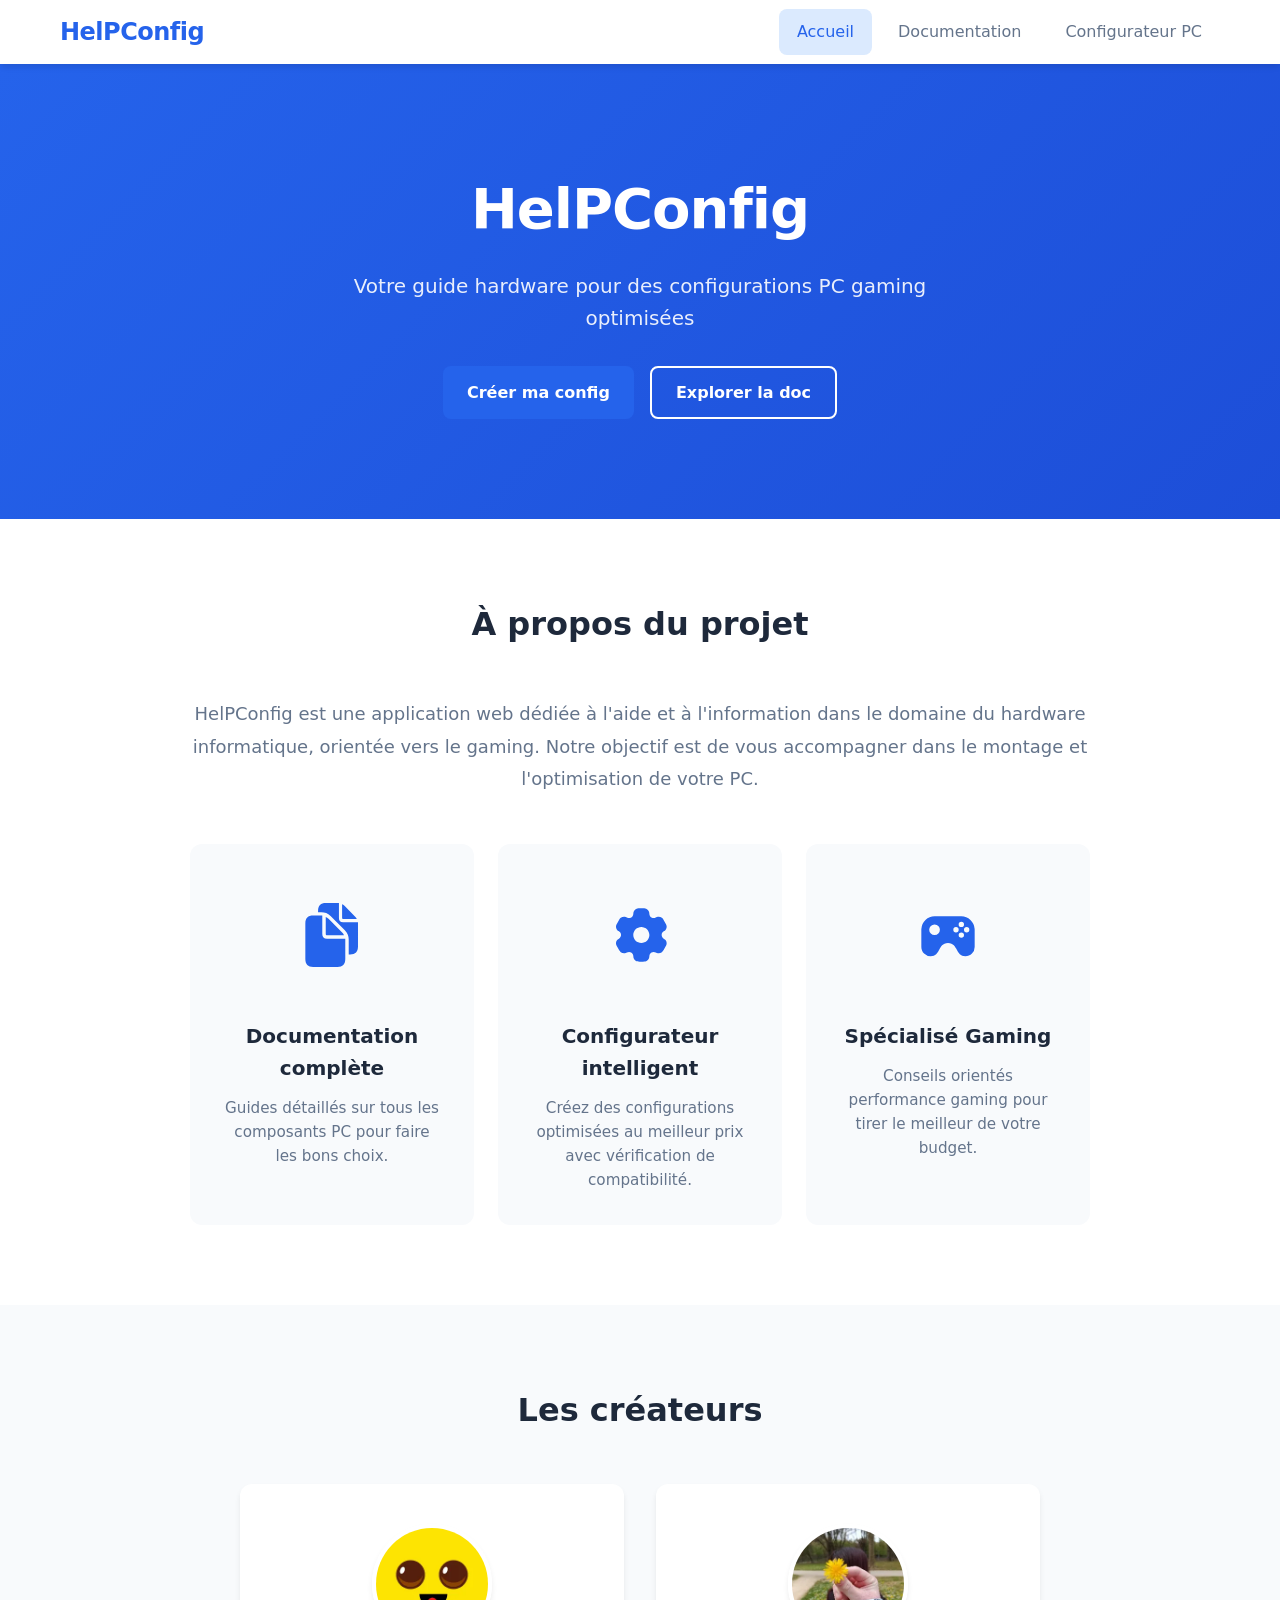
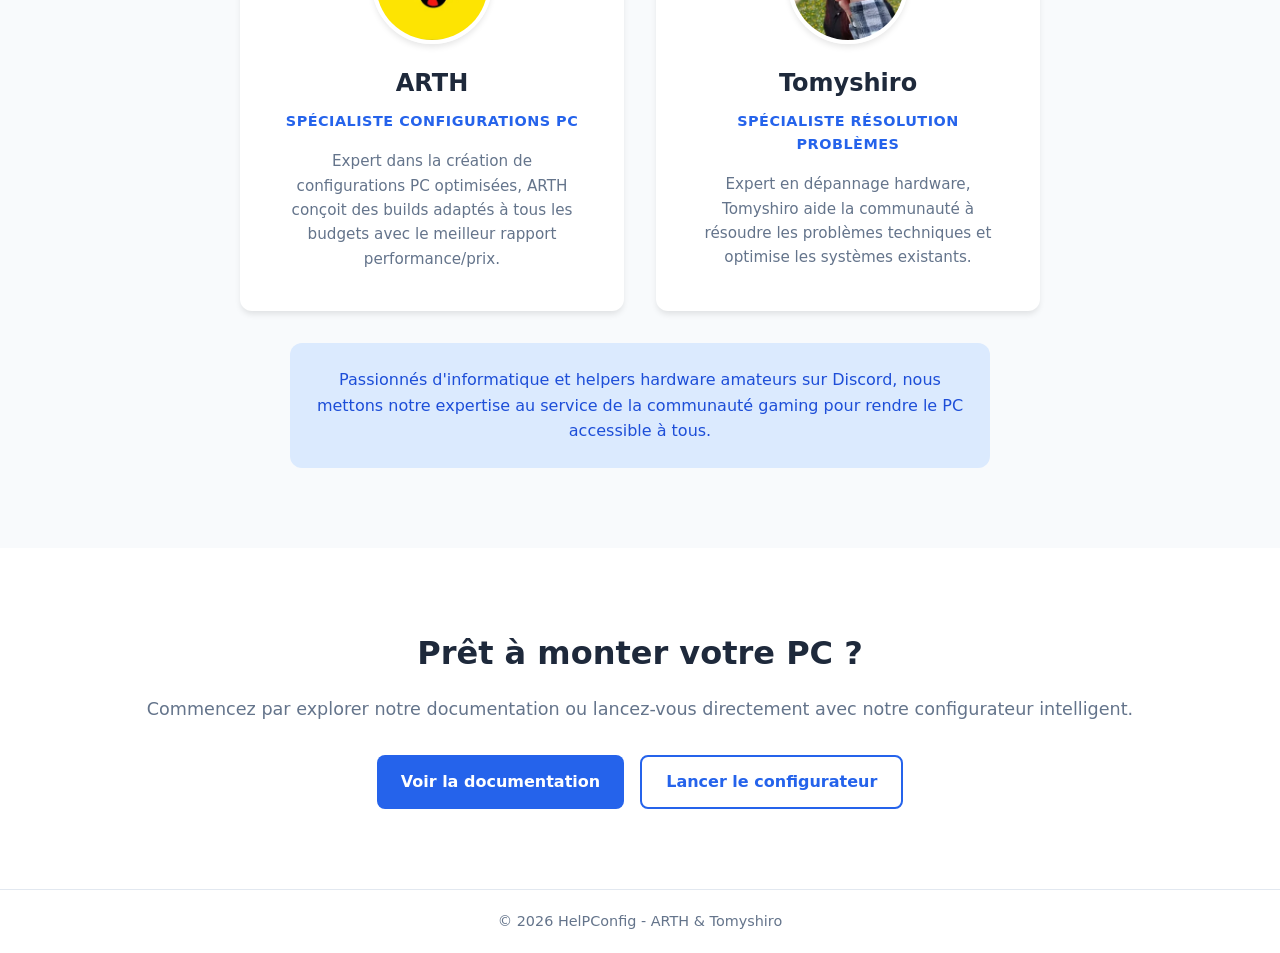
==== commit db2e346f: "Remplacer emoji documentation par SVG et augmenter taille des logos x2" ====
--- a/index.html
+++ b/index.html
@@ -46,17 +46,17 @@
                         <p>HelPConfig est une application web dédiée à l'aide et à l'information dans le domaine du hardware informatique, orientée vers le gaming. Notre objectif est de vous accompagner dans le montage et l'optimisation de votre PC.</p>
                         <div class="features-grid">
                             <div class="feature-card">
-                                <div class="feature-icon">📚</div>
+                                <div class="feature-icon"><svg fill="#2563eb" viewBox="0 0 56 56" xmlns="http://www.w3.org/2000/svg" style="width: 64px; height: 64px;"><g id="SVGRepo_bgCarrier" stroke-width="0"></g><g id="SVGRepo_tracerCarrier" stroke-linecap="round" stroke-linejoin="round"></g><g id="SVGRepo_iconCarrier"><path d="M 42.6235 45.0027 L 43.9237 45.0027 C 48.4638 45.0027 50.7337 42.6887 50.7337 38.0826 L 50.7337 16.8375 L 37.6648 16.8375 C 35.3728 16.8375 34.0725 15.5372 34.0725 13.2452 L 34.0725 0 L 22.6345 0 C 18.0945 0 15.8025 2.3141 15.8025 6.9201 L 15.8025 8.0000 L 18.6675 8.0000 C 21.7750 8.0000 24.2653 8.8815 26.7336 11.3499 L 39.2295 23.8898 C 41.7199 26.3802 42.6235 28.9366 42.6235 31.9339 Z M 38.1055 14.0827 L 49.6757 14.0827 C 49.5435 13.3774 49.0808 12.7603 48.3095 11.9890 L 38.9210 2.4242 C 38.1717 1.6529 37.5105 1.1680 36.8273 1.0579 L 36.8493 12.8044 C 36.8493 13.7080 37.2020 14.0827 38.1055 14.0827 Z M 11.5050 56 L 32.7943 56 C 37.3342 56 39.6262 53.6859 39.6262 49.0799 L 39.6262 31.3388 L 23.6703 31.3388 C 20.8273 31.3388 19.5050 29.9945 19.5050 27.1736 L 19.5050 10.9972 L 11.5050 10.9972 C 6.9651 10.9972 4.6731 13.3113 4.6731 17.9174 L 4.6731 49.0799 C 4.6731 53.7080 6.9651 56 11.5050 56 Z M 23.6483 28.3195 L 38.4582 28.3195 C 38.2378 27.4600 37.6427 26.6666 36.6510 25.6529 L 25.1910 13.9945 C 24.2213 13.0028 23.3617 12.4077 22.5243 12.1653 L 22.5243 27.1956 C 22.5243 27.9449 22.8989 28.3195 23.6483 28.3195 Z"></path></g></svg></div>
                                 <h3>Documentation complète</h3>
                                 <p>Guides détaillés sur tous les composants PC pour faire les bons choix.</p>
                             </div>
                             <div class="feature-card">
-                                <div class="feature-icon"><svg viewBox="0 0 24 24" fill="none" xmlns="http://www.w3.org/2000/svg" style="width: 32px; height: 32px;"><g id="SVGRepo_bgCarrier" stroke-width="0"></g><g id="SVGRepo_tracerCarrier" stroke-linecap="round" stroke-linejoin="round"></g><g id="SVGRepo_iconCarrier"> <path fill-rule="evenodd" clip-rule="evenodd" d="M14.2788 2.15224C13.9085 2 13.439 2 12.5 2C11.561 2 11.0915 2 10.7212 2.15224C10.2274 2.35523 9.83509 2.74458 9.63056 3.23463C9.53719 3.45834 9.50065 3.7185 9.48635 4.09799C9.46534 4.65568 9.17716 5.17189 8.69017 5.45093C8.20318 5.72996 7.60864 5.71954 7.11149 5.45876C6.77318 5.2813 6.52789 5.18262 6.28599 5.15102C5.75609 5.08178 5.22018 5.22429 4.79616 5.5472C4.47814 5.78938 4.24339 6.1929 3.7739 6.99993C3.30441 7.80697 3.06967 8.21048 3.01735 8.60491C2.94758 9.1308 3.09118 9.66266 3.41655 10.0835C3.56506 10.2756 3.77377 10.437 4.0977 10.639C4.57391 10.936 4.88032 11.4419 4.88029 12C4.88026 12.5581 4.57386 13.0639 4.0977 13.3608C3.77372 13.5629 3.56497 13.7244 3.41645 13.9165C3.09108 14.3373 2.94749 14.8691 3.01725 15.395C3.06957 15.7894 3.30432 16.193 3.7738 17C4.24329 17.807 4.47804 18.2106 4.79606 18.4527C5.22008 18.7756 5.75599 18.9181 6.28589 18.8489C6.52778 18.8173 6.77305 18.7186 7.11133 18.5412C7.60852 18.2804 8.2031 18.27 8.69012 18.549C9.17714 18.8281 9.46533 19.3443 9.48635 19.9021C9.50065 20.2815 9.53719 20.5417 9.63056 20.7654C9.83509 21.2554 10.2274 21.6448 10.7212 21.8478C11.0915 22 11.561 22 12.5 22C13.439 22 13.9085 22 14.2788 21.8478C14.7726 21.6448 15.1649 21.2554 15.3694 20.7654C15.4628 20.5417 15.4994 20.2815 15.5137 19.902C15.5347 19.3443 15.8228 18.8281 16.3098 18.549C16.7968 18.2699 17.3914 18.2804 17.8886 18.5412C18.2269 18.7186 18.4721 18.8172 18.714 18.8488C19.2439 18.9181 19.7798 18.7756 20.2038 18.4527C20.5219 18.2105 20.7566 17.807 21.2261 16.9999C21.6956 16.1929 21.9303 15.7894 21.9827 15.395C22.0524 14.8691 21.9088 14.3372 21.5835 13.9164C21.4349 13.7243 21.2262 13.5628 20.9022 13.3608C20.4261 13.0639 20.1197 12.558 20.1197 11.9999C20.1197 11.4418 20.4261 10.9361 20.9022 10.6392C21.2263 10.4371 21.435 10.2757 21.5836 10.0835C21.9089 9.66273 22.0525 9.13087 21.9828 8.60497C21.9304 8.21055 21.6957 7.80703 21.2262 7C20.7567 6.19297 20.522 5.78945 20.2039 5.54727C19.7799 5.22436 19.244 5.08185 18.7141 5.15109C18.4722 5.18269 18.2269 5.28136 17.8887 5.4588C17.3915 5.71959 16.7969 5.73002 16.3099 5.45096C15.8229 5.17191 15.5347 4.65566 15.5136 4.09794C15.4993 3.71848 15.4628 3.45833 15.3694 3.23463C15.1649 2.74458 14.7726 2.35523 14.2788 2.15224ZM12.5 15C14.1695 15 15.5228 13.6569 15.5228 12C15.5228 10.3431 14.1695 9 12.5 9C10.8305 9 9.47716 10.3431 9.47716 12C9.47716 13.6569 10.8305 15 12.5 15Z" fill="#2563eb"></path> </g></svg></div>
+                                <div class="feature-icon"><svg viewBox="0 0 24 24" fill="none" xmlns="http://www.w3.org/2000/svg" style="width: 64px; height: 64px;"><g id="SVGRepo_bgCarrier" stroke-width="0"></g><g id="SVGRepo_tracerCarrier" stroke-linecap="round" stroke-linejoin="round"></g><g id="SVGRepo_iconCarrier"> <path fill-rule="evenodd" clip-rule="evenodd" d="M14.2788 2.15224C13.9085 2 13.439 2 12.5 2C11.561 2 11.0915 2 10.7212 2.15224C10.2274 2.35523 9.83509 2.74458 9.63056 3.23463C9.53719 3.45834 9.50065 3.7185 9.48635 4.09799C9.46534 4.65568 9.17716 5.17189 8.69017 5.45093C8.20318 5.72996 7.60864 5.71954 7.11149 5.45876C6.77318 5.2813 6.52789 5.18262 6.28599 5.15102C5.75609 5.08178 5.22018 5.22429 4.79616 5.5472C4.47814 5.78938 4.24339 6.1929 3.7739 6.99993C3.30441 7.80697 3.06967 8.21048 3.01735 8.60491C2.94758 9.1308 3.09118 9.66266 3.41655 10.0835C3.56506 10.2756 3.77377 10.437 4.0977 10.639C4.57391 10.936 4.88032 11.4419 4.88029 12C4.88026 12.5581 4.57386 13.0639 4.0977 13.3608C3.77372 13.5629 3.56497 13.7244 3.41645 13.9165C3.09108 14.3373 2.94749 14.8691 3.01725 15.395C3.06957 15.7894 3.30432 16.193 3.7738 17C4.24329 17.807 4.47804 18.2106 4.79606 18.4527C5.22008 18.7756 5.75599 18.9181 6.28589 18.8489C6.52778 18.8173 6.77305 18.7186 7.11133 18.5412C7.60852 18.2804 8.2031 18.27 8.69012 18.549C9.17714 18.8281 9.46533 19.3443 9.48635 19.9021C9.50065 20.2815 9.53719 20.5417 9.63056 20.7654C9.83509 21.2554 10.2274 21.6448 10.7212 21.8478C11.0915 22 11.561 22 12.5 22C13.439 22 13.9085 22 14.2788 21.8478C14.7726 21.6448 15.1649 21.2554 15.3694 20.7654C15.4628 20.5417 15.4994 20.2815 15.5137 19.902C15.5347 19.3443 15.8228 18.8281 16.3098 18.549C16.7968 18.2699 17.3914 18.2804 17.8886 18.5412C18.2269 18.7186 18.4721 18.8172 18.714 18.8488C19.2439 18.9181 19.7798 18.7756 20.2038 18.4527C20.5219 18.2105 20.7566 17.807 21.2261 16.9999C21.6956 16.1929 21.9303 15.7894 21.9827 15.395C22.0524 14.8691 21.9088 14.3372 21.5835 13.9164C21.4349 13.7243 21.2262 13.5628 20.9022 13.3608C20.4261 13.0639 20.1197 12.558 20.1197 11.9999C20.1197 11.4418 20.4261 10.9361 20.9022 10.6392C21.2263 10.4371 21.435 10.2757 21.5836 10.0835C21.9089 9.66273 22.0525 9.13087 21.9828 8.60497C21.9304 8.21055 21.6957 7.80703 21.2262 7C20.7567 6.19297 20.522 5.78945 20.2039 5.54727C19.7799 5.22436 19.244 5.08185 18.7141 5.15109C18.4722 5.18269 18.2269 5.28136 17.8887 5.4588C17.3915 5.71959 16.7969 5.73002 16.3099 5.45096C15.8229 5.17191 15.5347 4.65566 15.5136 4.09794C15.4993 3.71848 15.4628 3.45833 15.3694 3.23463C15.1649 2.74458 14.7726 2.35523 14.2788 2.15224ZM12.5 15C14.1695 15 15.5228 13.6569 15.5228 12C15.5228 10.3431 14.1695 9 12.5 9C10.8305 9 9.47716 10.3431 9.47716 12C9.47716 13.6569 10.8305 15 12.5 15Z" fill="#2563eb"></path> </g></svg></div>
                                 <h3>Configurateur intelligent</h3>
                                 <p>Créez des configurations optimisées au meilleur prix avec vérification de compatibilité.</p>
                             </div>
                             <div class="feature-card">
-                                <div class="feature-icon"><svg fill="#2563eb" viewBox="0 0 24 24" xmlns="http://www.w3.org/2000/svg" style="width: 32px; height: 32px;"><g id="SVGRepo_bgCarrier" stroke-width="0"></g><g id="SVGRepo_tracerCarrier" stroke-linecap="round" stroke-linejoin="round"></g><g id="SVGRepo_iconCarrier"><path d="M21.986 9.74a3.193 3.193 0 0 0-.008-.088A5.003 5.003 0 0 0 17 5H7a4.97 4.97 0 0 0-4.987 4.737c-.01.079-.013.161-.013.253v6.51c0 .925.373 1.828 1.022 2.476A3.524 3.524 0 0 0 5.5 20c1.8 0 2.504-1 3.5-3 .146-.292.992-2 3-2 1.996 0 2.853 1.707 3 2 1.004 2 1.7 3 3.5 3 .925 0 1.828-.373 2.476-1.022A3.524 3.524 0 0 0 22 16.5V10c0-.095-.004-.18-.014-.26zM7 12.031a2 2 0 1 1-.001-3.999A2 2 0 0 1 7 12.031zm10-5a1 1 0 1 1 0 2 1 1 0 1 1 0-2zm-2 4a1 1 0 1 1 0-2 1 1 0 1 1 0 2zm2 2a1 1 0 1 1 0-2 1 1 0 1 1 0 2zm2-2a1 1 0 1 1 0-2 1 1 0 1 1 0 2z"></path></g></svg></div>
+                                <div class="feature-icon"><svg fill="#2563eb" viewBox="0 0 24 24" xmlns="http://www.w3.org/2000/svg" style="width: 64px; height: 64px;"><g id="SVGRepo_bgCarrier" stroke-width="0"></g><g id="SVGRepo_tracerCarrier" stroke-linecap="round" stroke-linejoin="round"></g><g id="SVGRepo_iconCarrier"><path d="M21.986 9.74a3.193 3.193 0 0 0-.008-.088A5.003 5.003 0 0 0 17 5H7a4.97 4.97 0 0 0-4.987 4.737c-.01.079-.013.161-.013.253v6.51c0 .925.373 1.828 1.022 2.476A3.524 3.524 0 0 0 5.5 20c1.8 0 2.504-1 3.5-3 .146-.292.992-2 3-2 1.996 0 2.853 1.707 3 2 1.004 2 1.7 3 3.5 3 .925 0 1.828-.373 2.476-1.022A3.524 3.524 0 0 0 22 16.5V10c0-.095-.004-.18-.014-.26zM7 12.031a2 2 0 1 1-.001-3.999A2 2 0 0 1 7 12.031zm10-5a1 1 0 1 1 0 2 1 1 0 1 1 0-2zm-2 4a1 1 0 1 1 0-2 1 1 0 1 1 0 2zm2 2a1 1 0 1 1 0-2 1 1 0 1 1 0 2zm2-2a1 1 0 1 1 0-2 1 1 0 1 1 0 2z"></path></g></svg></div>
                                 <h3>Spécialisé Gaming</h3>
                                 <p>Conseils orientés performance gaming pour tirer le meilleur de votre budget.</p>
                             </div>
--- a/css/style.css
+++ b/css/style.css
@@ -286,7 +286,7 @@
 }
 
 .feature-icon {
-    font-size: 2.5rem;
+    font-size: 5rem;
     margin-bottom: 16px;
 }
 
